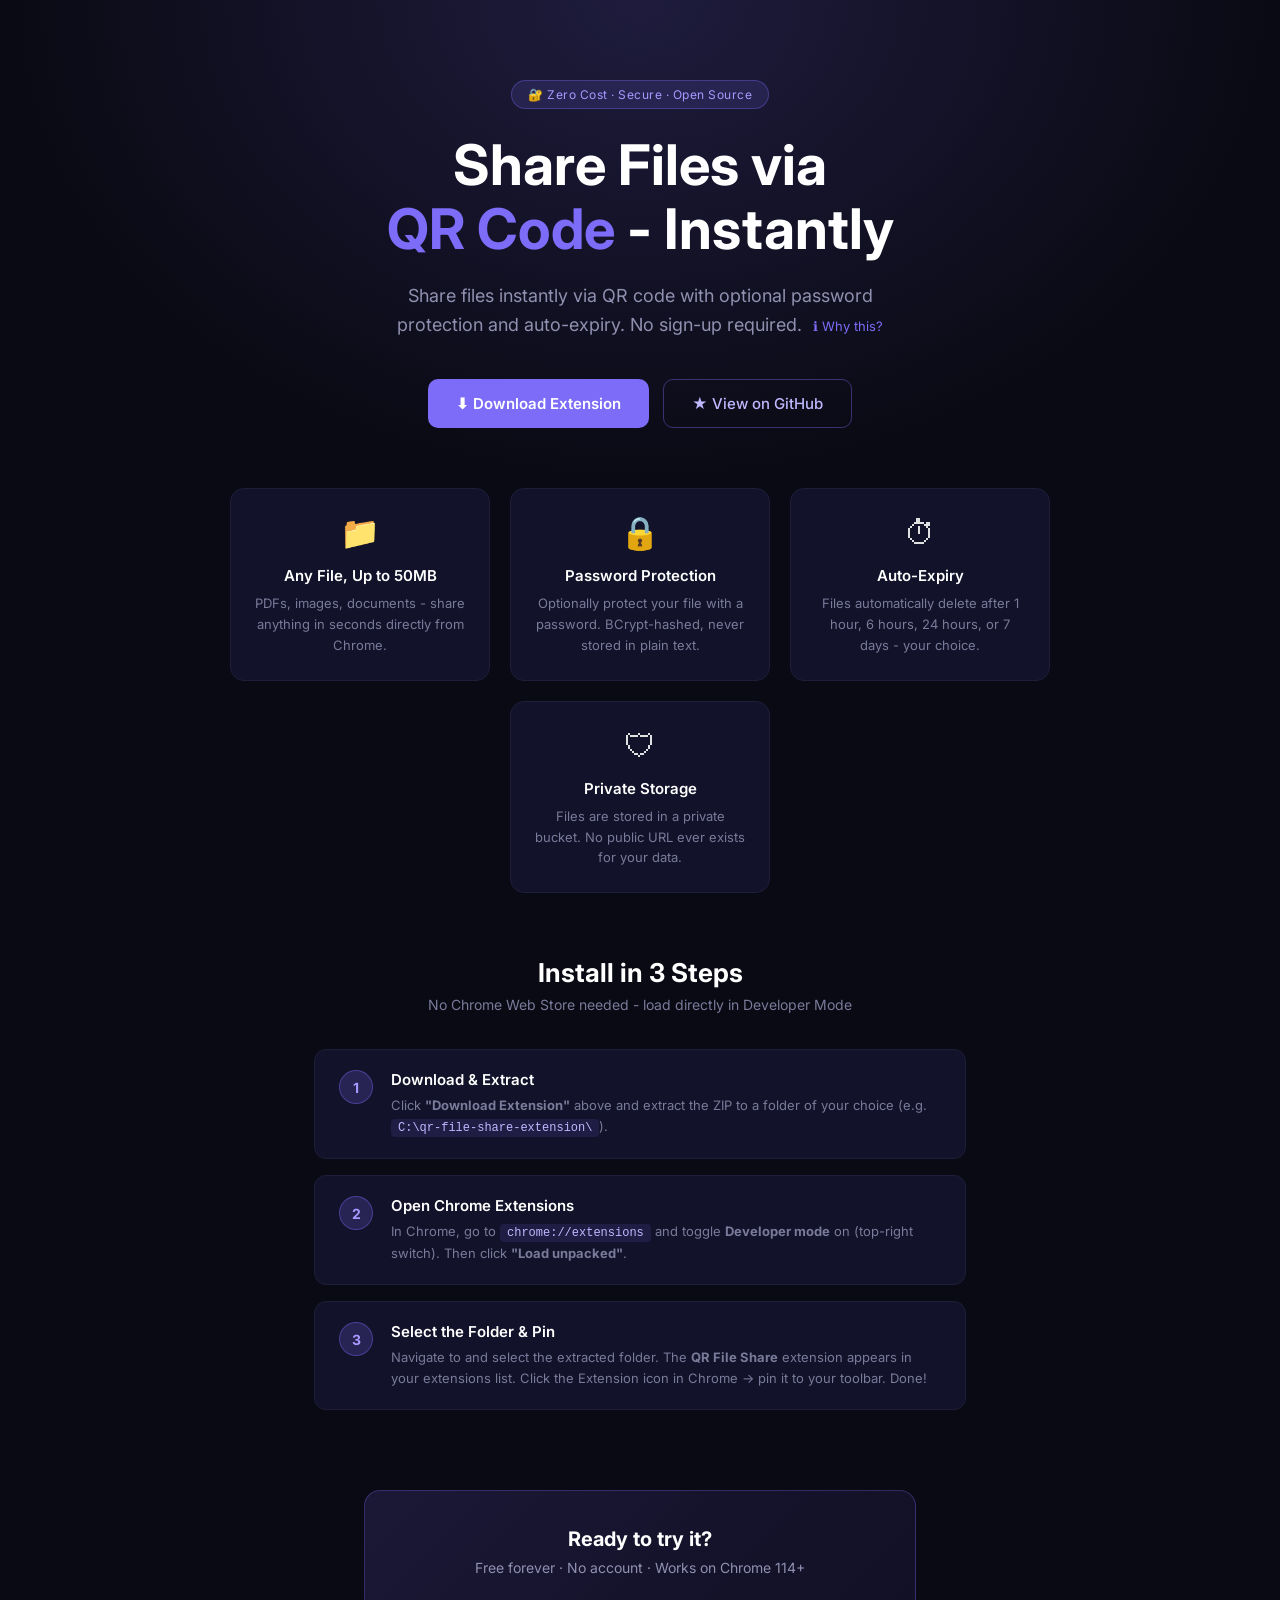
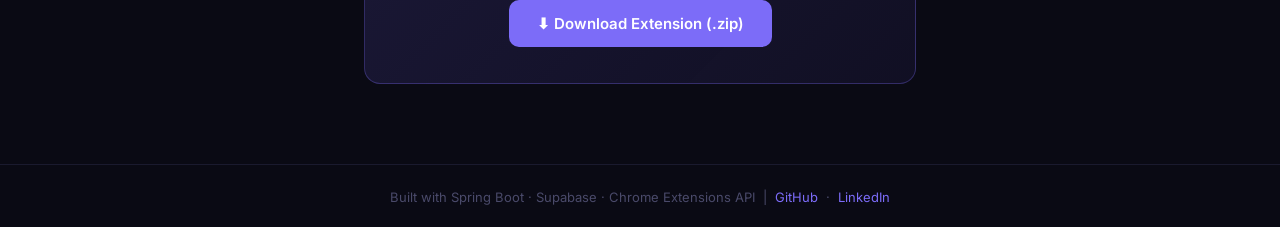
==== src/main/resources/templates/index.html @ 5a1dfbd9 "Added Landing page and feature to download extension" ====
<!DOCTYPE html>
<html lang="en" xmlns:th="http://www.thymeleaf.org">
<head>
  <meta charset="UTF-8" />
  <meta name="viewport" content="width=device-width, initial-scale=1.0"/>
  <title>QR File Share - Secure File Sharing via QR Code</title>
  <meta name="description" content="Share files instantly via QR code with password protection and auto-expiry. Free, secure, zero-hassle." />
  <link rel="preconnect" href="https://fonts.googleapis.com">
  <link href="https://fonts.googleapis.com/css2?family=Inter:wght@400;500;600;700&display=swap" rel="stylesheet">
  <style>
    *, *::before, *::after { box-sizing: border-box; margin: 0; padding: 0; }

    body {
      font-family: 'Inter', sans-serif;
      background: #0a0a14;
      color: #e0e0e0;
      min-height: 100vh;
    }

    /* ── Hero ── */
    .hero {
      text-align: center;
      padding: 80px 24px 60px;
      background: radial-gradient(ellipse at 50% 0%, rgba(124,108,248,0.18) 0%, transparent 70%);
    }

    /* Why Tooltip */
    .why-tooltip {
      position: relative;
      display: inline-block;
      margin-left: 6px;
      font-size: 13px;
      color: #7c6cf8;
      cursor: pointer;
      white-space: nowrap;
    }
    .tooltip-box {
      display: none;
      position: absolute;
      bottom: calc(100% + 10px);
      left: 50%;
      transform: translateX(-50%);
      background: #1a1a2e;
      border: 1px solid rgba(124,108,248,0.35);
      border-radius: 10px;
      padding: 14px 16px;
      width: 260px;
      font-size: 13px;
      color: #c0b8ff;
      line-height: 1.6;
      white-space: normal;
      text-align: left;
      z-index: 10;
      box-shadow: 0 8px 24px rgba(0,0,0,0.4);
    }
    /* Arrow */
    .tooltip-box::after {
      content: '';
      position: absolute;
      top: 100%;
      left: 50%;
      transform: translateX(-50%);
      border: 7px solid transparent;
      border-top-color: rgba(124,108,248,0.35);
    }
    .why-tooltip:hover .tooltip-box {
      display: block;
    }

    .badge {
      display: inline-block;
      padding: 6px 16px;
      background: rgba(124,108,248,0.15);
      border: 1px solid rgba(124,108,248,0.35);
      border-radius: 999px;
      font-size: 12px;
      color: #a898ff;
      letter-spacing: 0.5px;
      margin-bottom: 24px;
    }

    h1 {
      font-size: clamp(32px, 6vw, 56px);
      font-weight: 700;
      color: #ffffff;
      line-height: 1.15;
      margin-bottom: 20px;
    }

    h1 span { color: #7c6cf8; }

    .subtitle {
      font-size: 18px;
      color: #9090b0;
      max-width: 520px;
      margin: 0 auto 40px;
      line-height: 1.6;
    }

    .cta-group {
      display: flex;
      justify-content: center;
      gap: 14px;
      flex-wrap: wrap;
    }

    .btn-primary {
      display: inline-flex;
      align-items: center;
      gap: 8px;
      padding: 14px 28px;
      background: #7c6cf8;
      color: white;
      font-size: 15px;
      font-weight: 600;
      border-radius: 10px;
      text-decoration: none;
      transition: background 0.2s, transform 0.1s;
    }
    .btn-primary:hover { background: #6a5ae0; transform: translateY(-1px); }

    .btn-secondary {
      display: inline-flex;
      align-items: center;
      gap: 8px;
      padding: 14px 28px;
      background: transparent;
      color: #c0b8ff;
      font-size: 15px;
      font-weight: 500;
      border-radius: 10px;
      border: 1px solid rgba(124,108,248,0.4);
      text-decoration: none;
      transition: border-color 0.2s, color 0.2s;
    }
    .btn-secondary:hover { border-color: #7c6cf8; color: #ffffff; }

    /* ── Features ── */
    .features {
      display: flex;
      justify-content: center;
      gap: 20px;
      flex-wrap: wrap;
      padding: 0 24px 64px;
      max-width: 900px;
      margin: 0 auto;
    }

    .feature-card {
      flex: 1;
      min-width: 220px;
      max-width: 260px;
      background: #12122a;
      border: 1px solid #1e1e3a;
      border-radius: 14px;
      padding: 24px;
      text-align: center;
    }

    .feature-icon { font-size: 32px; margin-bottom: 14px; }
    .feature-card h3 { font-size: 15px; font-weight: 600; color: #fff; margin-bottom: 8px; }
    .feature-card p { font-size: 13px; color: #7a7a9a; line-height: 1.6; }

    /*  Install Steps  */
    .install-section {
      max-width: 700px;
      margin: 0 auto;
      padding: 0 24px 80px;
    }

    .section-title {
      text-align: center;
      font-size: 26px;
      font-weight: 700;
      color: #fff;
      margin-bottom: 8px;
    }

    .section-sub {
      text-align: center;
      font-size: 14px;
      color: #7a7a9a;
      margin-bottom: 36px;
    }

    .steps {
      display: flex;
      flex-direction: column;
      gap: 16px;
    }

    .step {
      display: flex;
      gap: 18px;
      align-items: flex-start;
      background: #12122a;
      border: 1px solid #1e1e3a;
      border-radius: 12px;
      padding: 20px 24px;
    }

    .step-num {
      width: 34px;
      height: 34px;
      flex-shrink: 0;
      background: rgba(124,108,248,0.2);
      border: 1px solid rgba(124,108,248,0.4);
      border-radius: 50%;
      display: flex;
      align-items: center;
      justify-content: center;
      font-weight: 700;
      font-size: 14px;
      color: #a898ff;
    }

    .step-body h4 { font-size: 15px; font-weight: 600; color: #fff; margin-bottom: 6px; }
    .step-body p  { font-size: 13px; color: #7a7a9a; line-height: 1.6; }
    .step-body code {
      background: rgba(124,108,248,0.12);
      padding: 2px 7px;
      border-radius: 4px;
      font-size: 12px;
      color: #c0b8ff;
    }

    /* Download Banner */
    .download-banner {
      margin: 0 auto 80px;
      max-width: 600px;
      padding: 0 24px;
    }

    .banner-box {
      background: linear-gradient(135deg, rgba(124,108,248,0.15), rgba(100,80,220,0.08));
      border: 1px solid rgba(124,108,248,0.3);
      border-radius: 16px;
      padding: 36px;
      text-align: center;
    }

    .banner-box h3 { font-size: 20px; font-weight: 700; color: #fff; margin-bottom: 8px; }
    .banner-box p  { font-size: 14px; color: #9090b0; margin-bottom: 24px; }

    /* Footer */
    footer {
      text-align: center;
      padding: 24px;
      font-size: 13px;
      color: #4a4a6a;
      border-top: 1px solid #1a1a2e;
    }
    footer a { color: #7c6cf8; text-decoration: none; }
  </style>
</head>
<body>

<!-- Hero -->
<section class="hero">
  <div class="badge">🔐 Zero Cost · Secure · Open Source</div>
  <h1>Share Files via<br/><span>QR Code</span> - Instantly</h1>
  <p class="subtitle">
    Share files instantly via QR code with optional password protection
    and auto-expiry. No sign-up required.
    <span class="why-tooltip">
    ℹ Why this?
    <span class="tooltip-box">
      Sharing a file from your desktop to your phone was always a
      hassle - cables, WhatsApp to yourself, email. QR File Share
      removes that friction entirely. Upload once, scan, done.
    </span>
  </span>
  </p>

  <div class="cta-group">
    <a href="/qr-file-share-extension.zip" class="btn-primary" download>
      ⬇ Download Extension
    </a>
    <a href="https://github.com/upadhyayanurag/qr-file-share" target="_blank" class="btn-secondary">
      ★ View on GitHub
    </a>
  </div>
</section>

<!-- Features -->
<div class="features">
  <div class="feature-card">
    <div class="feature-icon">📁</div>
    <h3>Any File, Up to 50MB</h3>
    <p>PDFs, images, documents - share anything in seconds directly from Chrome.</p>
  </div>
  <div class="feature-card">
    <div class="feature-icon">🔒</div>
    <h3>Password Protection</h3>
    <p>Optionally protect your file with a password. BCrypt-hashed, never stored in plain text.</p>
  </div>
  <div class="feature-card">
    <div class="feature-icon">⏱</div>
    <h3>Auto-Expiry</h3>
    <p>Files automatically delete after 1 hour, 6 hours, 24 hours, or 7 days - your choice.</p>
  </div>
  <div class="feature-card">
    <div class="feature-icon">🛡</div>
    <h3>Private Storage</h3>
    <p>Files are stored in a private bucket. No public URL ever exists for your data.</p>
  </div>
</div>

<!-- Install Steps -->
<section class="install-section">
  <h2 class="section-title">Install in 3 Steps</h2>
  <p class="section-sub">No Chrome Web Store needed - load directly in Developer Mode</p>

  <div class="steps">
    <div class="step">
      <div class="step-num">1</div>
      <div class="step-body">
        <h4>Download & Extract</h4>
        <p>
          Click <strong>"Download Extension"</strong> above and extract the ZIP to a folder
          of your choice (e.g. <code>C:\qr-file-share-extension\</code>).
        </p>
      </div>
    </div>

    <div class="step">
      <div class="step-num">2</div>
      <div class="step-body">
        <h4>Open Chrome Extensions</h4>
        <p>
          In Chrome, go to <code>chrome://extensions</code> and toggle
          <strong>Developer mode</strong> on (top-right switch).
          Then click <strong>"Load unpacked"</strong>.
        </p>
      </div>
    </div>

    <div class="step">
      <div class="step-num">3</div>
      <div class="step-body">
        <h4>Select the Folder & Pin</h4>
        <p>
          Navigate to and select the extracted folder. The
          <strong>QR File Share</strong> extension appears in your extensions list.
          Click the Extension icon in Chrome → pin it to your toolbar. Done!
        </p>
      </div>
    </div>
  </div>
</section>

<!-- Download Banner -->
<div class="download-banner">
  <div class="banner-box">
    <h3>Ready to try it?</h3>
    <p>Free forever · No account · Works on Chrome 114+</p>
    <a href="/qr-file-share-extension.zip" class="btn-primary" download>
      ⬇ Download Extension (.zip)
    </a>
  </div>
</div>

<!-- Footer -->
<footer>
  Built with Spring Boot · Supabase · Chrome Extensions API &nbsp;|&nbsp;
  <a href="https://github.com/upadhyayanurag/" target="_blank">GitHub</a>
  &nbsp;·&nbsp;
  <a href="https://linkedin.com/in/upadhyayanurag49" target="_blank">LinkedIn</a>
</footer>

</body>
</html>
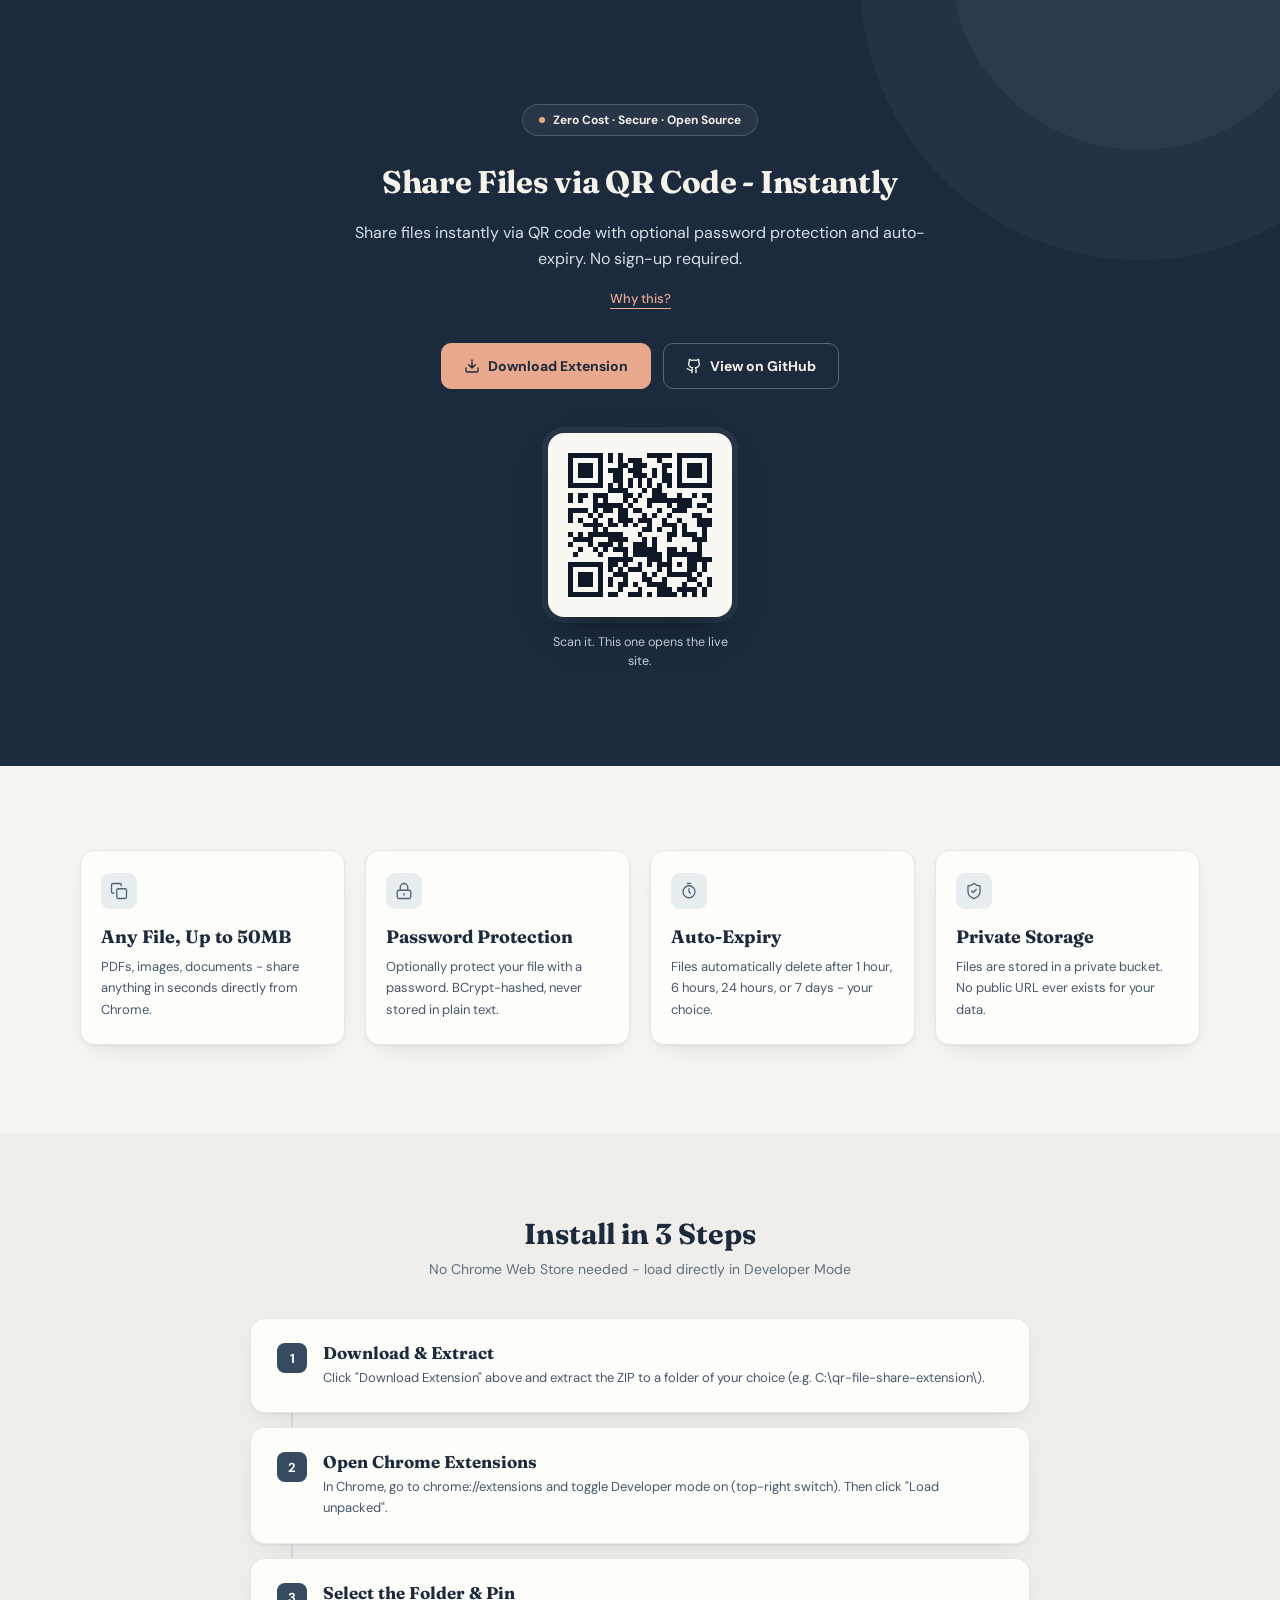
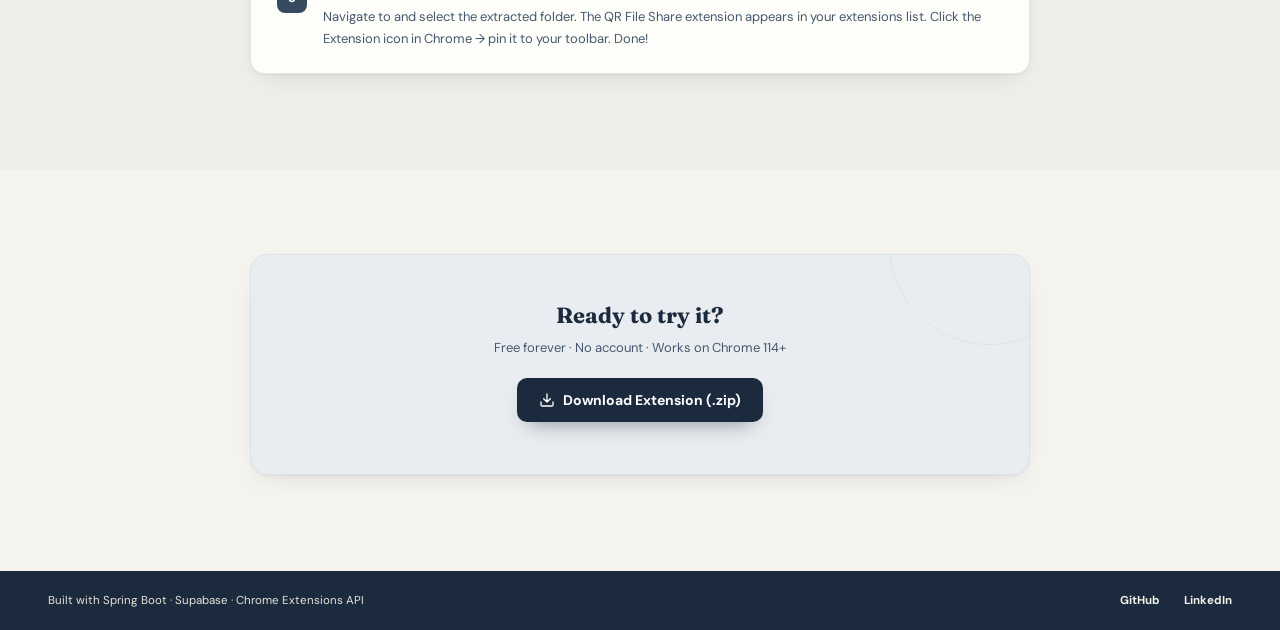
==== commit 5a4508cf: "Elevated UI" ====
--- a/src/main/resources/templates/index.html
+++ b/src/main/resources/templates/index.html
@@ -6,367 +6,290 @@
   <title>QR File Share - Secure File Sharing via QR Code</title>
   <meta name="description" content="Share files instantly via QR code with password protection and auto-expiry. Free, secure, zero-hassle." />
   <link rel="preconnect" href="https://fonts.googleapis.com">
-  <link href="https://fonts.googleapis.com/css2?family=Inter:wght@400;500;600;700&display=swap" rel="stylesheet">
+  <link rel="preconnect" href="https://fonts.gstatic.com" crossorigin>
+  <link href="https://fonts.googleapis.com/css2?family=DM+Sans:wght@400;500;700&family=Fraunces:opsz,wght@9..144,500..700&display=swap" rel="stylesheet">
+  <script>document.documentElement.classList.add('js');</script>
   <style>
+    :root {
+      color-scheme: light dark;
+      --navy: #1b2a3d; --navy-edge: #243649; --footer-bg: #1b2a3d;
+      --accent: #e8a98f; --accent-hover: #efb9a1; --on-accent: #1b2a3d;
+      --bg-a: #f7f5ef; --bg-b: #efeeea; --bg-c: #f5f3ee;
+      --card: #fdfdf9; --card-border: #e9e7e0; --ink: #1b2a3d; --text: #46586d; --muted: #5d6f82;
+      --tile: #e8eef0; --tile-ink: #4d6475; --num: #364b60; --num-ink: #ffffff; --line: #d6dbdf;
+      --banner: #e9edf1; --banner-border: #dde3e8; --banner-btn: #1b2a3d; --banner-btn-ink: #ffffff; --banner-btn-hover: #2a3d55;
+      --shadow: 0 1px 2px rgba(20,32,52,0.06), 0 10px 26px -14px rgba(20,32,52,0.18);
+      --font-head: 'Fraunces', Georgia, serif; --font-body: 'DM Sans', system-ui, sans-serif;
+      --ease: cubic-bezier(0.16, 1, 0.3, 1); --r-card: 14px; --r-btn: 10px;
+    }
+    @media (prefers-color-scheme: dark) {
+      :root {
+        --navy: #0f1826; --navy-edge: #1a2639; --footer-bg: #0b121d;
+        --bg-a: #121b2a; --bg-b: #0f1724; --bg-c: #121b2a;
+        --card: #1a2436; --card-border: #29364c; --ink: #f2efe8; --text: #b9c4d2; --muted: #93a2b5;
+        --tile: #263349; --tile-ink: #a9bccd; --num: #3b5170; --num-ink: #f2efe8; --line: #2d3b52;
+        --banner: #18233a; --banner-border: #2a3750; --banner-btn: #e8a98f; --banner-btn-ink: #1b2a3d; --banner-btn-hover: #efb9a1;
+        --shadow: 0 1px 2px rgba(0,0,0,0.4), 0 12px 28px -16px rgba(0,0,0,0.6);
+      }
+    }
     *, *::before, *::after { box-sizing: border-box; margin: 0; padding: 0; }
-
-    body {
-      font-family: 'Inter', sans-serif;
-      background: #0a0a14;
-      color: #e0e0e0;
-      min-height: 100vh;
-    }
+    html { scroll-behavior: smooth; }
+    body { font-family: var(--font-body); background: var(--bg-a); color: var(--text); min-height: 100vh; overflow-x: clip; -webkit-font-smoothing: antialiased; }
+    h1, h2, h3, h4 { font-family: var(--font-head); color: var(--ink); line-height: 1.15; }
+    a { color: inherit; }
+    :focus-visible { outline: 2px solid var(--accent); outline-offset: 3px; }
 
     /* ── Hero ── */
-    .hero {
-      text-align: center;
-      padding: 80px 24px 60px;
-      background: radial-gradient(ellipse at 50% 0%, rgba(124,108,248,0.18) 0%, transparent 70%);
-    }
+    .hero { position: relative; overflow: hidden; background: var(--navy); color: #f2efe8; text-align: center; padding: 104px 24px 96px; }
+    .hero::before, .hero::after { content: ""; position: absolute; border-radius: 50%; pointer-events: none; }
+    .hero::before { width: 560px; height: 560px; top: -300px; right: -140px; background: rgba(255,255,255,0.035); animation: breathe 9s ease-in-out infinite alternate; }
+    .hero::after { width: 380px; height: 380px; top: -230px; right: -50px; background: rgba(255,255,255,0.04); animation: breathe 11s ease-in-out infinite alternate-reverse; }
+    .hero > * { position: relative; z-index: 1; }
+
+    .badge { display: inline-flex; align-items: center; gap: 8px; padding: 7px 16px; border: 1px solid rgba(255,255,255,0.16); background: rgba(255,255,255,0.06); border-radius: 999px; font-size: 12px; font-weight: 700; color: #f2efe8; margin-bottom: 28px; }
+    .badge::before { content: ""; width: 6px; height: 6px; border-radius: 50%; background: var(--accent); }
+
+    .hero h1 { color: #f6f2ea; font-size: clamp(26px, 1.2vw + 16px, 34px); font-weight: 700; letter-spacing: -0.01em; max-width: 780px; margin: 0 auto 20px; }
+    .subtitle { font-size: 16px; line-height: 1.65; color: #d8dee6; max-width: 600px; margin: 0 auto 14px; }
 
     /* Why Tooltip */
-    .why-tooltip {
-      position: relative;
-      display: inline-block;
-      margin-left: 6px;
-      font-size: 13px;
-      color: #7c6cf8;
-      cursor: pointer;
-      white-space: nowrap;
-    }
-    .tooltip-box {
-      display: none;
-      position: absolute;
-      bottom: calc(100% + 10px);
-      left: 50%;
-      transform: translateX(-50%);
-      background: #1a1a2e;
-      border: 1px solid rgba(124,108,248,0.35);
-      border-radius: 10px;
-      padding: 14px 16px;
-      width: 260px;
-      font-size: 13px;
-      color: #c0b8ff;
-      line-height: 1.6;
-      white-space: normal;
-      text-align: left;
-      z-index: 10;
-      box-shadow: 0 8px 24px rgba(0,0,0,0.4);
-    }
-    /* Arrow */
-    .tooltip-box::after {
-      content: '';
-      position: absolute;
-      top: 100%;
-      left: 50%;
-      transform: translateX(-50%);
-      border: 7px solid transparent;
-      border-top-color: rgba(124,108,248,0.35);
-    }
-    .why-tooltip:hover .tooltip-box {
-      display: block;
-    }
-
-    .badge {
-      display: inline-block;
-      padding: 6px 16px;
-      background: rgba(124,108,248,0.15);
-      border: 1px solid rgba(124,108,248,0.35);
-      border-radius: 999px;
-      font-size: 12px;
-      color: #a898ff;
-      letter-spacing: 0.5px;
-      margin-bottom: 24px;
-    }
-
-    h1 {
-      font-size: clamp(32px, 6vw, 56px);
-      font-weight: 700;
-      color: #ffffff;
-      line-height: 1.15;
-      margin-bottom: 20px;
-    }
-
-    h1 span { color: #7c6cf8; }
-
-    .subtitle {
-      font-size: 18px;
-      color: #9090b0;
-      max-width: 520px;
-      margin: 0 auto 40px;
-      line-height: 1.6;
-    }
-
-    .cta-group {
-      display: flex;
-      justify-content: center;
-      gap: 14px;
-      flex-wrap: wrap;
-    }
-
-    .btn-primary {
-      display: inline-flex;
-      align-items: center;
-      gap: 8px;
-      padding: 14px 28px;
-      background: #7c6cf8;
-      color: white;
-      font-size: 15px;
-      font-weight: 600;
-      border-radius: 10px;
-      text-decoration: none;
-      transition: background 0.2s, transform 0.1s;
-    }
-    .btn-primary:hover { background: #6a5ae0; transform: translateY(-1px); }
-
-    .btn-secondary {
-      display: inline-flex;
-      align-items: center;
-      gap: 8px;
-      padding: 14px 28px;
-      background: transparent;
-      color: #c0b8ff;
-      font-size: 15px;
-      font-weight: 500;
-      border-radius: 10px;
-      border: 1px solid rgba(124,108,248,0.4);
-      text-decoration: none;
-      transition: border-color 0.2s, color 0.2s;
-    }
-    .btn-secondary:hover { border-color: #7c6cf8; color: #ffffff; }
+    .why-tooltip { position: relative; display: inline-block; font-size: 13px; font-weight: 500; color: var(--accent); border-bottom: 1px solid var(--accent); padding-bottom: 1px; cursor: pointer; margin-bottom: 34px; }
+    .tooltip-box { visibility: hidden; opacity: 0; position: absolute; z-index: 20; bottom: calc(100% + 12px); left: 50%; width: min(290px, calc(100vw - 48px)); translate: -50% 8px; padding: 14px 16px; background: var(--navy-edge); border: 1px solid rgba(232,169,143,0.4); border-radius: 12px; box-shadow: 0 14px 30px -12px rgba(0,0,0,0.6); font-size: 13px; font-weight: 400; line-height: 1.65; color: #e7e2d8; text-align: left; pointer-events: none; transition: opacity 0.2s, translate 0.25s var(--ease), visibility 0.2s; }
+    .tooltip-box::after { content: ""; position: absolute; top: 100%; left: 50%; translate: -50% 0; border: 7px solid transparent; border-top-color: rgba(232,169,143,0.4); }
+    .why-tooltip:hover .tooltip-box, .why-tooltip:focus .tooltip-box { visibility: visible; opacity: 1; translate: -50% 0; }
+    .why-wrap { display: block; }
+
+    .cta-group { display: flex; justify-content: center; gap: 12px; flex-wrap: wrap; }
+    .btn-primary, .btn-secondary { display: inline-flex; align-items: center; justify-content: center; gap: 8px; padding: 13px 22px; font-size: 14px; font-weight: 700; border-radius: var(--r-btn); text-decoration: none; transition: background-color 0.2s, border-color 0.2s, transform 0.25s var(--ease), box-shadow 0.25s var(--ease); }
+    .btn-primary { background: var(--accent); color: var(--on-accent); border: 1px solid var(--accent); }
+    .btn-primary:hover { background: var(--accent-hover); transform: translateY(-2px); box-shadow: 0 12px 24px -12px rgba(232,169,143,0.7); }
+    .btn-secondary { background: transparent; color: #f6f2ea; border: 1px solid rgba(255,255,255,0.28); }
+    .btn-secondary:hover { border-color: rgba(255,255,255,0.6); background: rgba(255,255,255,0.06); transform: translateY(-2px); }
+    .btn-primary:active, .btn-secondary:active { transform: translateY(0); }
+    .icon { width: 16px; height: 16px; flex-shrink: 0; fill: none; stroke: currentColor; stroke-width: 2; stroke-linecap: round; stroke-linejoin: round; }
+
+    /* QR scan card (hero) */
+    .scan { width: 184px; margin: 44px auto 0; }
+    .scan-tile { position: relative; overflow: hidden; border-radius: 16px; background: #faf8f2; box-shadow: 0 16px 34px -16px rgba(0,0,0,0.6), 0 0 0 6px rgba(255,255,255,0.06); }
+    .qr { display: block; width: 100%; height: auto; padding: 10px; color: #0f1826; }
+    .beam { position: absolute; inset: 0; background: rgba(232,169,143,0.22); border-bottom: 2px solid var(--accent); transform: translateY(-100%); pointer-events: none; animation: sweep 1.6s var(--ease) 1.2s 1 both; }
+    .scan:hover .beam, .scan:focus-within .beam { animation-name: sweep-again; animation-delay: 0s; }
+    .scan figcaption { margin-top: 16px; font-size: 12.5px; line-height: 1.5; color: #c9d1dc; }
 
     /* ── Features ── */
-    .features {
-      display: flex;
-      justify-content: center;
-      gap: 20px;
-      flex-wrap: wrap;
-      padding: 0 24px 64px;
-      max-width: 900px;
-      margin: 0 auto;
-    }
-
-    .feature-card {
-      flex: 1;
-      min-width: 220px;
-      max-width: 260px;
-      background: #12122a;
-      border: 1px solid #1e1e3a;
-      border-radius: 14px;
-      padding: 24px;
-      text-align: center;
-    }
-
-    .feature-icon { font-size: 32px; margin-bottom: 14px; }
-    .feature-card h3 { font-size: 15px; font-weight: 600; color: #fff; margin-bottom: 8px; }
-    .feature-card p { font-size: 13px; color: #7a7a9a; line-height: 1.6; }
-
-    /*  Install Steps  */
-    .install-section {
-      max-width: 700px;
-      margin: 0 auto;
-      padding: 0 24px 80px;
-    }
-
-    .section-title {
-      text-align: center;
-      font-size: 26px;
-      font-weight: 700;
-      color: #fff;
-      margin-bottom: 8px;
-    }
-
-    .section-sub {
-      text-align: center;
-      font-size: 14px;
-      color: #7a7a9a;
-      margin-bottom: 36px;
-    }
-
-    .steps {
-      display: flex;
-      flex-direction: column;
-      gap: 16px;
-    }
-
-    .step {
-      display: flex;
-      gap: 18px;
-      align-items: flex-start;
-      background: #12122a;
-      border: 1px solid #1e1e3a;
-      border-radius: 12px;
-      padding: 20px 24px;
-    }
-
-    .step-num {
-      width: 34px;
-      height: 34px;
-      flex-shrink: 0;
-      background: rgba(124,108,248,0.2);
-      border: 1px solid rgba(124,108,248,0.4);
-      border-radius: 50%;
-      display: flex;
-      align-items: center;
-      justify-content: center;
-      font-weight: 700;
-      font-size: 14px;
-      color: #a898ff;
-    }
-
-    .step-body h4 { font-size: 15px; font-weight: 600; color: #fff; margin-bottom: 6px; }
-    .step-body p  { font-size: 13px; color: #7a7a9a; line-height: 1.6; }
-    .step-body code {
-      background: rgba(124,108,248,0.12);
-      padding: 2px 7px;
-      border-radius: 4px;
-      font-size: 12px;
-      color: #c0b8ff;
-    }
-
-    /* Download Banner */
-    .download-banner {
-      margin: 0 auto 80px;
-      max-width: 600px;
-      padding: 0 24px;
-    }
-
-    .banner-box {
-      background: linear-gradient(135deg, rgba(124,108,248,0.15), rgba(100,80,220,0.08));
-      border: 1px solid rgba(124,108,248,0.3);
-      border-radius: 16px;
-      padding: 36px;
-      text-align: center;
-    }
-
-    .banner-box h3 { font-size: 20px; font-weight: 700; color: #fff; margin-bottom: 8px; }
-    .banner-box p  { font-size: 14px; color: #9090b0; margin-bottom: 24px; }
+    .features-band { background: var(--bg-a); padding: 84px 24px 88px; }
+    .features { display: grid; grid-template-columns: repeat(4, minmax(0, 1fr)); gap: 20px; max-width: 1120px; margin: 0 auto; }
+    .feature-card { background: var(--card); border: 1px solid var(--card-border); border-radius: var(--r-card); padding: 22px 20px 24px; box-shadow: var(--shadow); transition: transform 0.35s var(--ease), box-shadow 0.35s var(--ease); }
+    .feature-card:hover { transform: translateY(-6px); box-shadow: 0 1px 2px rgba(20,32,52,0.06), 0 22px 36px -16px rgba(20,32,52,0.28); }
+    .feature-icon { display: grid; place-items: center; width: 36px; height: 36px; margin-bottom: 18px; border-radius: 9px; background: var(--tile); color: var(--tile-ink); }
+    .feature-icon .icon { width: 18px; height: 18px; stroke-width: 1.75; }
+    .feature-card h3 { font-size: 18px; font-weight: 700; margin-bottom: 8px; }
+    .feature-card p { font-size: 13px; line-height: 1.65; color: var(--text); }
+
+    /* ── Install Steps ── */
+    .install-band { background: var(--bg-b); padding: 84px 24px 96px; }
+    .install-section { max-width: 780px; margin: 0 auto; }
+    .section-title { text-align: center; font-size: clamp(22px, 1vw + 16px, 30px); font-weight: 700; margin-bottom: 10px; }
+    .section-sub { text-align: center; font-size: 14px; color: var(--muted); margin-bottom: 40px; }
+    .steps { position: relative; display: flex; flex-direction: column; gap: 14px; }
+    .steps::before { content: ""; position: absolute; left: 41px; top: 44px; bottom: 44px; width: 2px; background: var(--line); transform-origin: top; }
+    .step { position: relative; display: flex; gap: 16px; align-items: flex-start; background: var(--card); border: 1px solid var(--card-border); border-radius: var(--r-card); padding: 24px 26px; box-shadow: var(--shadow); transition: transform 0.35s var(--ease); }
+    .step:hover { transform: translateX(6px); }
+    .step-num { position: relative; z-index: 1; display: grid; place-items: center; width: 30px; height: 30px; flex-shrink: 0; border-radius: 8px; background: var(--num); color: var(--num-ink); font-size: 13px; font-weight: 700; }
+    .step-body h4 { font-size: 17px; font-weight: 700; margin-bottom: 4px; }
+    .step-body p { font-size: 13px; line-height: 1.65; color: var(--text); }
+    .step-body code { font: inherit; }
+
+    /* ── Download Banner ── */
+    .banner-band { background: var(--bg-c); padding: 84px 24px 96px; }
+    .banner-box { position: relative; overflow: hidden; max-width: 780px; margin: 0 auto; padding: 48px 32px 52px; text-align: center; background: var(--banner); border: 1px solid var(--banner-border); border-radius: 18px; box-shadow: var(--shadow); }
+    .banner-box::before { content: ""; position: absolute; width: 200px; height: 200px; top: -110px; right: -60px; border: 1px solid var(--banner-border); border-radius: 50%; }
+    .banner-box > * { position: relative; }
+    .banner-box h3 { font-size: 22px; font-weight: 700; margin-bottom: 10px; }
+    .banner-box p { font-size: 13px; color: var(--text); margin-bottom: 22px; }
+    .btn-dark { display: inline-flex; align-items: center; gap: 8px; padding: 13px 22px; font-size: 14px; font-weight: 700; border-radius: var(--r-btn); text-decoration: none; background: var(--banner-btn); color: var(--banner-btn-ink); box-shadow: 0 10px 22px -12px rgba(20,32,52,0.6); transition: background-color 0.2s, transform 0.25s var(--ease), box-shadow 0.25s var(--ease); }
+    .btn-dark:hover { background: var(--banner-btn-hover); transform: translateY(-2px); }
 
     /* Footer */
-    footer {
-      text-align: center;
-      padding: 24px;
-      font-size: 13px;
-      color: #4a4a6a;
-      border-top: 1px solid #1a1a2e;
-    }
-    footer a { color: #7c6cf8; text-decoration: none; }
+    footer { display: flex; justify-content: space-between; align-items: center; gap: 12px 24px; flex-wrap: wrap; background: var(--footer-bg); color: #e7e2d8; font-size: 11.5px; padding: 22px 48px; }
+    footer .links { display: flex; gap: 24px; }
+    footer a { color: #f6f2ea; font-weight: 700; text-decoration: none; }
+    footer a:hover { color: var(--accent); }
+
+    /* Motion */
+    @keyframes rise { from { opacity: 0; translate: 0 22px; } to { opacity: 1; translate: 0 0; } }
+    @keyframes sweep { 0% { transform: translateY(-100%); opacity: 1; } 85% { transform: translateY(0); opacity: 1; } 100% { transform: translateY(0); opacity: 0; } }
+    @keyframes sweep-again { 0% { transform: translateY(-100%); opacity: 1; } 85% { transform: translateY(0); opacity: 1; } 100% { transform: translateY(0); opacity: 0; } }
+    @keyframes breathe { from { scale: 1; } to { scale: 1.06; } }
+    .rise { animation: rise 0.8s var(--ease) both; animation-delay: calc(var(--i, 0) * 90ms); }
+    .js .reveal { opacity: 0; translate: 0 26px; transition: opacity 0.8s var(--ease), translate 0.8s var(--ease); transition-delay: calc(var(--i, 0) * 100ms); }
+    .js .reveal.in { opacity: 1; translate: 0 0; }
+    .js .steps::before { scale: 1 0; transition: scale 1.3s var(--ease) 0.3s; }
+    .js .steps.in::before { scale: 1 1; }
+
+    @media (max-width: 47.9rem) { .features { grid-template-columns: repeat(2, minmax(0, 1fr)); } }
+    @media (max-width: 40rem) {
+      .hero { padding: 64px 20px 76px; }
+      .features-band, .install-band, .banner-band { padding-inline: 16px; }
+      .features { grid-template-columns: minmax(0, 1fr); }
+      .hero h1 { font-size: 28px; }
+      .cta-group { flex-direction: column; align-items: stretch; }
+      .scan { margin-top: 36px; }
+      .banner-box { padding: 36px 20px; }
+      footer { padding: 22px 20px; flex-direction: column; align-items: flex-start; }
+      .step { padding: 18px 16px; }
+      .steps::before { left: 35px; }
+    }
+    @media (prefers-reduced-motion: reduce) {
+      *, *::before, *::after { animation: none !important; transition-duration: 0.01ms !important; scroll-behavior: auto !important; }
+      .js .reveal { opacity: 1; translate: none; }
+      .beam { display: none; }
+      .js .steps::before { scale: 1 1; }
+    }
   </style>
 </head>
 <body>
 
 <!-- Hero -->
 <section class="hero">
-  <div class="badge">🔐 Zero Cost · Secure · Open Source</div>
-  <h1>Share Files via<br/><span>QR Code</span> - Instantly</h1>
-  <p class="subtitle">
+  <div class="badge rise" style="--i:0">Zero Cost · Secure · Open Source</div>
+  <h1 class="rise" style="--i:1">Share Files via QR Code - Instantly</h1>
+  <p class="subtitle rise" style="--i:2">
     Share files instantly via QR code with optional password protection
     and auto-expiry. No sign-up required.
-    <span class="why-tooltip">
-    ℹ Why this?
-    <span class="tooltip-box">
-      Sharing a file from your desktop to your phone was always a
-      hassle - cables, WhatsApp to yourself, email. QR File Share
-      removes that friction entirely. Upload once, scan, done.
+  </p>
+  <div class="why-wrap rise" style="--i:3">
+    <span class="why-tooltip" tabindex="0" aria-describedby="why-tip">
+      Why this?
+      <span class="tooltip-box" role="tooltip" id="why-tip">
+        Sharing a file from your desktop to your phone was always a
+        hassle - cables, WhatsApp to yourself, email. QR File Share
+        removes that friction entirely. Upload once, scan, done.
+      </span>
     </span>
-  </span>
-  </p>
-
-  <div class="cta-group">
+  </div>
+
+  <div class="cta-group rise" style="--i:4">
     <a href="/qr-file-share-extension.zip" class="btn-primary" download>
-      ⬇ Download Extension
+      <svg class="icon" viewBox="0 0 24 24" aria-hidden="true"><path d="M12 15V3M7 10l5 5 5-5M21 15v4a2 2 0 0 1-2 2H5a2 2 0 0 1-2-2v-4"/></svg>
+      Download Extension
     </a>
-    <a href="https://github.com/upadhyayanurag/qr-file-share" target="_blank" class="btn-secondary">
-      ★ View on GitHub
+    <a href="https://github.com/upadhyayanurag/qr-file-share" target="_blank" rel="noopener" class="btn-secondary">
+      <svg class="icon" viewBox="0 0 24 24" aria-hidden="true"><path d="M15 22v-4a4.8 4.8 0 0 0-1-3.5c3 0 6-2 6-5.5.08-1.25-.27-2.48-1-3.5.28-1.15.28-2.35 0-3.5 0 0-1 0-3 1.5-2.64-.5-5.36-.5-8 0C6 2 5 2 5 2c-.3 1.15-.3 2.35 0 3.5A5.4 5.4 0 0 0 4 9c0 3.5 3 5.5 6 5.5-.39.49-.68 1.05-.85 1.65-.17.6-.22 1.23-.15 1.85v4"/><path d="M9 18c-4.51 2-5-2-7-2"/></svg>
+      View on GitHub
     </a>
   </div>
+
+  <figure class="scan rise" style="--i:5">
+    <div class="scan-tile">
+      <svg class="qr" viewBox="0 0 33 33" role="img" aria-label="QR code that opens the QR File Share site" shape-rendering="crispEdges"><path fill="currentColor" d="M2 2h7v1h-7zM10 2h1v1h-1zM12 2h1v1h-1zM18 2h5v1h-5zM24 2h7v1h-7zM2 3h1v1h-1zM8 3h1v1h-1zM10 3h1v1h-1zM12 3h1v1h-1zM14 3h3v1h-3zM20 3h1v1h-1zM24 3h1v1h-1zM30 3h1v1h-1zM2 4h1v1h-1zM4 4h3v1h-3zM8 4h1v1h-1zM12 4h2v1h-2zM15 4h3v1h-3zM21 4h2v1h-2zM24 4h1v1h-1zM26 4h3v1h-3zM30 4h1v1h-1zM2 5h1v1h-1zM4 5h3v1h-3zM8 5h1v1h-1zM10 5h3v1h-3zM14 5h3v1h-3zM19 5h1v1h-1zM21 5h1v1h-1zM24 5h1v1h-1zM26 5h3v1h-3zM30 5h1v1h-1zM2 6h1v1h-1zM4 6h3v1h-3zM8 6h1v1h-1zM11 6h2v1h-2zM15 6h3v1h-3zM19 6h1v1h-1zM21 6h2v1h-2zM24 6h1v1h-1zM26 6h3v1h-3zM30 6h1v1h-1zM2 7h1v1h-1zM8 7h1v1h-1zM11 7h2v1h-2zM14 7h1v1h-1zM16 7h1v1h-1zM18 7h1v1h-1zM21 7h2v1h-2zM24 7h1v1h-1zM30 7h1v1h-1zM2 8h7v1h-7zM10 8h1v1h-1zM12 8h1v1h-1zM14 8h1v1h-1zM16 8h1v1h-1zM18 8h1v1h-1zM20 8h1v1h-1zM22 8h1v1h-1zM24 8h7v1h-7zM10 9h4v1h-4zM17 9h1v1h-1zM19 9h2v1h-2zM2 10h1v1h-1zM4 10h2v1h-2zM7 10h3v1h-3zM13 10h2v1h-2zM16 10h1v1h-1zM19 10h3v1h-3zM24 10h1v1h-1zM27 10h1v1h-1zM29 10h2v1h-2zM2 11h1v1h-1zM4 11h1v1h-1zM7 11h1v1h-1zM9 11h1v1h-1zM13 11h1v1h-1zM15 11h1v1h-1zM18 11h9v1h-9zM30 11h1v1h-1zM7 12h6v1h-6zM14 12h1v1h-1zM18 12h1v1h-1zM22 12h1v1h-1zM24 12h3v1h-3zM28 12h2v1h-2zM2 13h4v1h-4zM7 13h1v1h-1zM9 13h2v1h-2zM12 13h2v1h-2zM15 13h2v1h-2zM20 13h1v1h-1zM23 13h3v1h-3zM30 13h1v1h-1zM2 14h1v1h-1zM6 14h1v1h-1zM8 14h1v1h-1zM12 14h2v1h-2zM17 14h1v1h-1zM19 14h1v1h-1zM22 14h1v1h-1zM27 14h2v1h-2zM2 15h1v1h-1zM4 15h1v1h-1zM7 15h1v1h-1zM10 15h1v1h-1zM12 15h3v1h-3zM16 15h3v1h-3zM21 15h1v1h-1zM24 15h1v1h-1zM28 15h3v1h-3zM5 16h4v1h-4zM10 16h2v1h-2zM13 16h1v1h-1zM15 16h1v1h-1zM18 16h1v1h-1zM21 16h3v1h-3zM25 16h1v1h-1zM28 16h3v1h-3zM7 17h1v1h-1zM9 17h1v1h-1zM17 17h2v1h-2zM20 17h1v1h-1zM23 17h1v1h-1zM25 17h1v1h-1zM29 17h1v1h-1zM2 18h1v1h-1zM4 18h1v1h-1zM6 18h7v1h-7zM16 18h1v1h-1zM22 18h2v1h-2zM25 18h3v1h-3zM29 18h1v1h-1zM3 19h4v1h-4zM10 19h4v1h-4zM17 19h1v1h-1zM19 19h1v1h-1zM22 19h1v1h-1zM27 19h3v1h-3zM2 20h1v1h-1zM6 20h1v1h-1zM8 20h3v1h-3zM12 20h1v1h-1zM15 20h3v1h-3zM19 20h1v1h-1zM28 20h1v1h-1zM4 21h1v1h-1zM7 21h1v1h-1zM9 21h1v1h-1zM11 21h3v1h-3zM15 21h5v1h-5zM22 21h2v1h-2zM25 21h1v1h-1zM28 21h1v1h-1zM3 22h1v1h-1zM8 22h1v1h-1zM13 22h1v1h-1zM15 22h6v1h-6zM22 22h7v1h-7zM10 23h5v1h-5zM18 23h3v1h-3zM22 23h1v1h-1zM26 23h5v1h-5zM2 24h7v1h-7zM10 24h2v1h-2zM13 24h1v1h-1zM16 24h1v1h-1zM18 24h1v1h-1zM20 24h3v1h-3zM24 24h1v1h-1zM26 24h2v1h-2zM29 24h1v1h-1zM2 25h1v1h-1zM8 25h1v1h-1zM10 25h1v1h-1zM12 25h1v1h-1zM14 25h3v1h-3zM20 25h1v1h-1zM22 25h1v1h-1zM26 25h2v1h-2zM29 25h1v1h-1zM2 26h1v1h-1zM4 26h3v1h-3zM8 26h1v1h-1zM11 26h3v1h-3zM17 26h1v1h-1zM19 26h1v1h-1zM22 26h5v1h-5zM28 26h1v1h-1zM2 27h1v1h-1zM4 27h3v1h-3zM8 27h1v1h-1zM10 27h1v1h-1zM13 27h1v1h-1zM17 27h2v1h-2zM21 27h1v1h-1zM26 27h2v1h-2zM30 27h1v1h-1zM2 28h1v1h-1zM4 28h3v1h-3zM8 28h1v1h-1zM10 28h1v1h-1zM12 28h2v1h-2zM15 28h1v1h-1zM18 28h4v1h-4zM25 28h1v1h-1zM28 28h1v1h-1zM30 28h1v1h-1zM2 29h1v1h-1zM8 29h1v1h-1zM12 29h1v1h-1zM16 29h1v1h-1zM20 29h3v1h-3zM24 29h4v1h-4zM29 29h1v1h-1zM2 30h7v1h-7zM10 30h2v1h-2zM14 30h3v1h-3zM18 30h1v1h-1zM20 30h4v1h-4zM25 30h1v1h-1zM27 30h1v1h-1zM29 30h1v1h-1z"/></svg>
+      <div class="beam" aria-hidden="true"></div>
+    </div>
+    <figcaption>Scan it. This one opens the live site.</figcaption>
+  </figure>
 </section>
 
 <!-- Features -->
-<div class="features">
-  <div class="feature-card">
-    <div class="feature-icon">📁</div>
-    <h3>Any File, Up to 50MB</h3>
-    <p>PDFs, images, documents - share anything in seconds directly from Chrome.</p>
-  </div>
-  <div class="feature-card">
-    <div class="feature-icon">🔒</div>
-    <h3>Password Protection</h3>
-    <p>Optionally protect your file with a password. BCrypt-hashed, never stored in plain text.</p>
-  </div>
-  <div class="feature-card">
-    <div class="feature-icon">⏱</div>
-    <h3>Auto-Expiry</h3>
-    <p>Files automatically delete after 1 hour, 6 hours, 24 hours, or 7 days - your choice.</p>
-  </div>
-  <div class="feature-card">
-    <div class="feature-icon">🛡</div>
-    <h3>Private Storage</h3>
-    <p>Files are stored in a private bucket. No public URL ever exists for your data.</p>
+<div class="features-band">
+  <div class="features">
+    <div class="feature-card reveal" style="--i:0">
+      <div class="feature-icon"><svg class="icon" viewBox="0 0 24 24" aria-hidden="true"><rect x="9" y="9" width="13" height="13" rx="2"/><path d="M5 15H4a2 2 0 0 1-2-2V4a2 2 0 0 1 2-2h9a2 2 0 0 1 2 2v1"/></svg></div>
+      <h3>Any File, Up to 50MB</h3>
+      <p>PDFs, images, documents - share anything in seconds directly from Chrome.</p>
+    </div>
+    <div class="feature-card reveal" style="--i:1">
+      <div class="feature-icon"><svg class="icon" viewBox="0 0 24 24" aria-hidden="true"><rect x="3" y="11" width="18" height="11" rx="2"/><path d="M7 11V7a5 5 0 0 1 10 0v4M12 15.500v2"/></svg></div>
+      <h3>Password Protection</h3>
+      <p>Optionally protect your file with a password. BCrypt-hashed, never stored in plain text.</p>
+    </div>
+    <div class="feature-card reveal" style="--i:2">
+      <div class="feature-icon"><svg class="icon" viewBox="0 0 24 24" aria-hidden="true"><circle cx="12" cy="13" r="8"/><path d="M12 9v4l2 2M10 2h4"/></svg></div>
+      <h3>Auto-Expiry</h3>
+      <p>Files automatically delete after 1 hour, 6 hours, 24 hours, or 7 days - your choice.</p>
+    </div>
+    <div class="feature-card reveal" style="--i:3">
+      <div class="feature-icon"><svg class="icon" viewBox="0 0 24 24" aria-hidden="true"><path d="M20 13c0 5-3.500 7.500-7.660 8.950a1 1 0 0 1-.67-.01C7.500 20.500 4 18 4 13V6a1 1 0 0 1 1-1c2 0 4.500-1.200 6.240-2.720a1.170 1.170 0 0 1 1.520 0C14.510 3.810 17 5 19 5a1 1 0 0 1 1 1z"/><path d="m9 12 2 2 4-4"/></svg></div>
+      <h3>Private Storage</h3>
+      <p>Files are stored in a private bucket. No public URL ever exists for your data.</p>
+    </div>
   </div>
 </div>
 
 <!-- Install Steps -->
-<section class="install-section">
-  <h2 class="section-title">Install in 3 Steps</h2>
-  <p class="section-sub">No Chrome Web Store needed - load directly in Developer Mode</p>
-
-  <div class="steps">
-    <div class="step">
-      <div class="step-num">1</div>
-      <div class="step-body">
-        <h4>Download & Extract</h4>
-        <p>
-          Click <strong>"Download Extension"</strong> above and extract the ZIP to a folder
-          of your choice (e.g. <code>C:\qr-file-share-extension\</code>).
-        </p>
+<div class="install-band">
+  <section class="install-section">
+    <h2 class="section-title reveal">Install in 3 Steps</h2>
+    <p class="section-sub reveal" style="--i:1">No Chrome Web Store needed - load directly in Developer Mode</p>
+
+    <div class="steps reveal">
+      <div class="step">
+        <div class="step-num">1</div>
+        <div class="step-body">
+          <h4>Download &amp; Extract</h4>
+          <p>
+            Click "Download Extension" above and extract the ZIP to a folder
+            of your choice (e.g. <code>C:\qr-file-share-extension\</code>).
+          </p>
+        </div>
       </div>
-    </div>
-
-    <div class="step">
-      <div class="step-num">2</div>
-      <div class="step-body">
-        <h4>Open Chrome Extensions</h4>
-        <p>
-          In Chrome, go to <code>chrome://extensions</code> and toggle
-          <strong>Developer mode</strong> on (top-right switch).
-          Then click <strong>"Load unpacked"</strong>.
-        </p>
+
+      <div class="step">
+        <div class="step-num">2</div>
+        <div class="step-body">
+          <h4>Open Chrome Extensions</h4>
+          <p>
+            In Chrome, go to <code>chrome://extensions</code> and toggle
+            Developer mode on (top-right switch).
+            Then click "Load unpacked".
+          </p>
+        </div>
       </div>
-    </div>
-
-    <div class="step">
-      <div class="step-num">3</div>
-      <div class="step-body">
-        <h4>Select the Folder & Pin</h4>
-        <p>
-          Navigate to and select the extracted folder. The
-          <strong>QR File Share</strong> extension appears in your extensions list.
-          Click the Extension icon in Chrome → pin it to your toolbar. Done!
-        </p>
+
+      <div class="step">
+        <div class="step-num">3</div>
+        <div class="step-body">
+          <h4>Select the Folder &amp; Pin</h4>
+          <p>
+            Navigate to and select the extracted folder. The
+            QR File Share extension appears in your extensions list.
+            Click the Extension icon in Chrome → pin it to your toolbar. Done!
+          </p>
+        </div>
       </div>
     </div>
-  </div>
-</section>
+  </section>
+</div>
 
 <!-- Download Banner -->
-<div class="download-banner">
-  <div class="banner-box">
+<div class="banner-band">
+  <div class="banner-box reveal">
     <h3>Ready to try it?</h3>
     <p>Free forever · No account · Works on Chrome 114+</p>
-    <a href="/qr-file-share-extension.zip" class="btn-primary" download>
-      ⬇ Download Extension (.zip)
+    <a href="/qr-file-share-extension.zip" class="btn-dark" download>
+      <svg class="icon" viewBox="0 0 24 24" aria-hidden="true"><path d="M12 15V3M7 10l5 5 5-5M21 15v4a2 2 0 0 1-2 2H5a2 2 0 0 1-2-2v-4"/></svg>
+      Download Extension (.zip)
     </a>
   </div>
 </div>
 
 <!-- Footer -->
 <footer>
-  Built with Spring Boot · Supabase · Chrome Extensions API &nbsp;|&nbsp;
-  <a href="https://github.com/upadhyayanurag/" target="_blank">GitHub</a>
-  &nbsp;·&nbsp;
-  <a href="https://linkedin.com/in/upadhyayanurag49" target="_blank">LinkedIn</a>
+  <span>Built with Spring Boot · Supabase · Chrome Extensions API</span>
+  <span class="links">
+    <a href="https://github.com/upadhyayanurag/" target="_blank" rel="noopener">GitHub</a>
+    <a href="https://linkedin.com/in/upadhyayanurag49" target="_blank" rel="noopener">LinkedIn</a>
+  </span>
 </footer>
 
+<script>
+  (function () {
+    var els = document.querySelectorAll('.reveal');
+    if (!('IntersectionObserver' in window)) { els.forEach(function (e) { e.classList.add('in'); }); return; }
+    var io = new IntersectionObserver(function (entries) {
+      entries.forEach(function (en) { if (en.isIntersecting) { en.target.classList.add('in'); io.unobserve(en.target); } });
+    }, { threshold: 0.12, rootMargin: '0px 0px -6% 0px' });
+    els.forEach(function (e) { io.observe(e); });
+  })();
+</script>
 </body>
-</html>
+</html>
